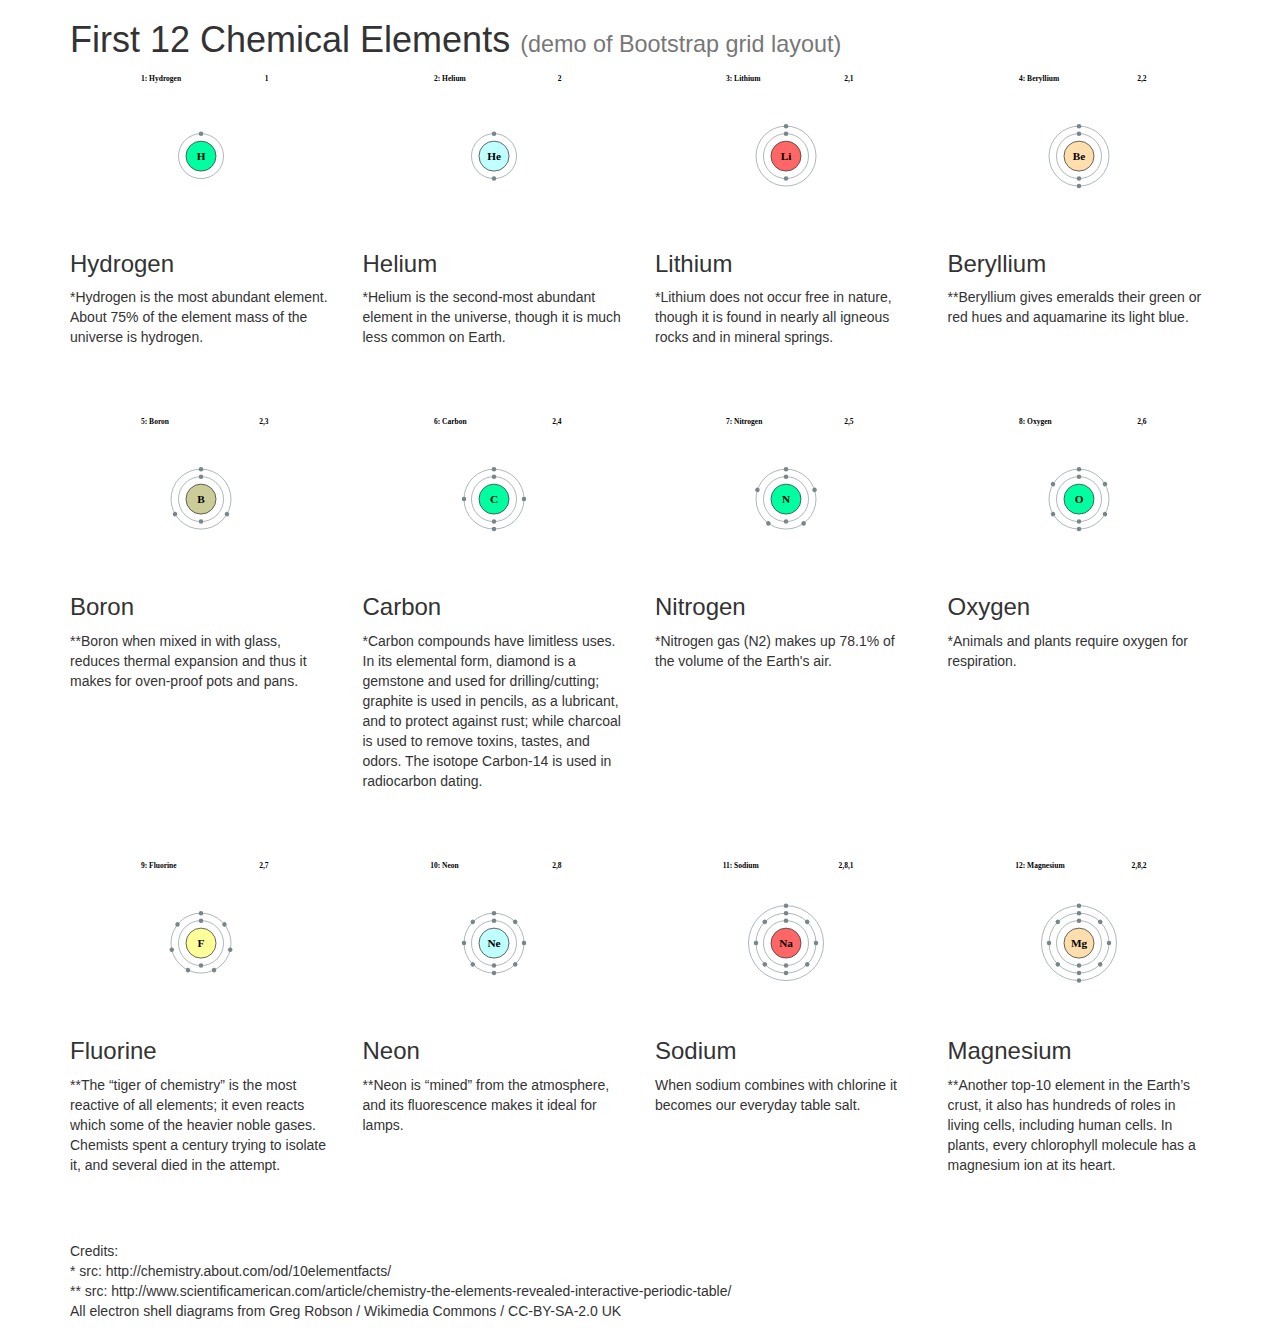
==== index.html @ 389f7a4d "web page showing the first 12 chemical elements." ====
<!DOCTYPE html>
<html lang="en">
<head>
  <meta charset="utf-8">
  <meta http-equiv="X-UA-Compatible" content="IE=edge">
  <meta name="viewport" content="width=device-width, initial-scale=1">
  <link rel="stylesheet" href="css/bootstrap.min.css">
  <link rel="stylesheet" href="css/styles.css">
  <title>Chemical Elements</title>
</head>
<body>

<header class="container">
  <h1>First 12 Chemical Elements <small>(demo of Bootstrap grid layout)</small></h1>
</header><!-- container -->

<div class="container elements">
  <div class="row">
    <section class="col-xs-offset-3 col-xs-6 col-sm-offset-0 col-sm-6 col-md-4 col-lg-3">
      <img class="electron-shell" src="images/Electron_shell_001_Hydrogen.svg" alt="Hydrogen">
      <h3>Hydrogen</h3>
      <p>*Hydrogen is the most abundant element. About 75% of the element mass of the universe is hydrogen.</p>
    </section>

    <section class="col-xs-offset-3 col-xs-6 col-sm-offset-0 col-sm-6 col-md-4 col-lg-3">
      <img class="electron-shell" src="images/Electron_shell_002_Helium.svg" alt="Helium">
      <h3>Helium</h3>
      <p>*Helium is the second-most abundant element in the universe, though it is much less common on Earth.</p>
    </section>

    <div class="clearfix visible-sm-block"></div>

    <section class="col-xs-offset-3 col-xs-6 col-sm-offset-0 col-sm-6 col-md-4 col-lg-3">
      <img class="electron-shell" src="images/Electron_shell_003_Lithium.svg" alt="Lithium">
      <h3>Lithium</h3>
      <p>*Lithium does not occur free in nature, though it is found in nearly all igneous rocks and in mineral springs.</p>
    </section>

    <section class="col-xs-offset-3 col-xs-6 col-sm-offset-0 col-sm-6 col-md-4 col-lg-3">
      <img class="electron-shell" src="images/Electron_shell_004_Beryllium.svg" alt="Beryllium">
      <h3>Beryllium</h3>
      <p>**Beryllium gives emeralds their green or red hues and aquamarine its light blue.</p>
    </section>

    <div class="clearfix visible-sm-block visible-lg-block"></div>

    <section class="col-xs-offset-3 col-xs-6 col-sm-offset-0 col-sm-6 col-md-4 col-lg-3">
      <img class="electron-shell" src="images/Electron_shell_005_Boron.svg" alt="Boron">
      <h3>Boron</h3>
      <p>**Boron when mixed in with glass, reduces thermal expansion and thus it makes for oven-proof pots and pans.</p>
    </section>

    <section class="col-xs-offset-3 col-xs-6 col-sm-offset-0 col-sm-6 col-md-4 col-lg-3">
      <img class="electron-shell" src="images/Electron_shell_006_Carbon.svg" alt="Carbon">
      <h3>Carbon</h3>
      <p>*Carbon compounds have limitless uses. In its elemental form, diamond is a gemstone and used for drilling/cutting; graphite is used in pencils, as a lubricant, and to protect against rust; while charcoal is used to remove toxins, tastes, and odors. The isotope Carbon-14 is used in radiocarbon dating.</p>
    </section>   

    <div class="clearfix visible-sm-block"></div>

    <section class="col-xs-offset-3 col-xs-6 col-sm-offset-0 col-sm-6 col-md-4 col-lg-3">
      <img class="electron-shell" src="images/Electron_shell_007_Nitrogen.svg" alt="Nitrogen">
      <h3>Nitrogen</h3>
      <p>*Nitrogen gas (N2) makes up 78.1% of the volume of the Earth's air.</p>
    </section>

    <section class="col-xs-offset-3 col-xs-6 col-sm-offset-0 col-sm-6 col-md-4 col-lg-3">
      <img class="electron-shell" src="images/Electron_shell_008_Oxygen.svg" alt="Oxygen">
      <h3>Oxygen</h3>
      <p>*Animals and plants require oxygen for respiration.</p>
    </section>

    <div class="clearfix visible-sm-block visible-lg-block"></div>

    <section class="col-xs-offset-3 col-xs-6 col-sm-offset-0 col-sm-6 col-md-4 col-lg-3">
      <img class="electron-shell" src="images/Electron_shell_009_Fluorine.svg" alt="Fluorine">
      <h3>Fluorine</h3>
      <p>**The “tiger of chemistry” is the most reactive of all elements; it even reacts which some of the heavier noble gases. Chemists spent a century trying to isolate it, and several died in the attempt.</p>
    </section>

    <section class="col-xs-offset-3 col-xs-6 col-sm-offset-0 col-sm-6 col-md-4 col-lg-3">
      <img class="electron-shell" src="images/Electron_shell_010_Neon.svg" alt="Neon">
      <h3>Neon</h3>
      <p>**Neon is “mined” from the atmosphere, and its fluorescence makes it ideal for lamps.</p>
    </section>

    <div class="clearfix visible-sm-block"></div>

    <section class="col-xs-offset-3 col-xs-6 col-sm-offset-0 col-sm-6 col-md-4 col-lg-3">
      <img class="electron-shell" src="images/Electron_shell_011_Sodium.svg" alt="Sodium">
      <h3>Sodium</h3>
      <p>When sodium combines with chlorine it becomes our everyday table salt.</p>
    </section>

    <section class="col-xs-offset-3 col-xs-6 col-sm-offset-0 col-sm-6 col-md-4 col-lg-3">
      <img class="electron-shell" src="images/Electron_shell_012_Magnesium.svg" alt="Magnesium">
      <h3>Magnesium</h3>
      <p>**Another top-10 element in the Earth’s crust, it also has hundreds of roles in living cells, including human cells. In plants, every chlorophyll molecule has a magnesium ion at its heart.</p>
    </section>   
  </div><!-- row -->   
</div><!-- container elements -->

<footer class="container">
  Credits:
  <ul class="list-unstyled">
    <li>* src: http://chemistry.about.com/od/10elementfacts/</li>
    <li>** src: http://www.scientificamerican.com/article/chemistry-the-elements-revealed-interactive-periodic-table/</li>
    <li>All electron shell diagrams from Greg Robson / Wikimedia Commons / CC-BY-SA-2.0 UK</li>
  </ul>
</footer><!-- container -->

<script src="js/jquery-2.1.4.min.js"></script>
<script src="js/bootstrap.min.js"></script>
<script src="js/script.js"></script>
</body>
</html>
---- css/styles.css ----
.elements .electron-shell {
  max-width: 150px;
  margin: 0 auto;
  display: block;
}

.elements section {
  text-align: left;
  margin-bottom: 4em;
}
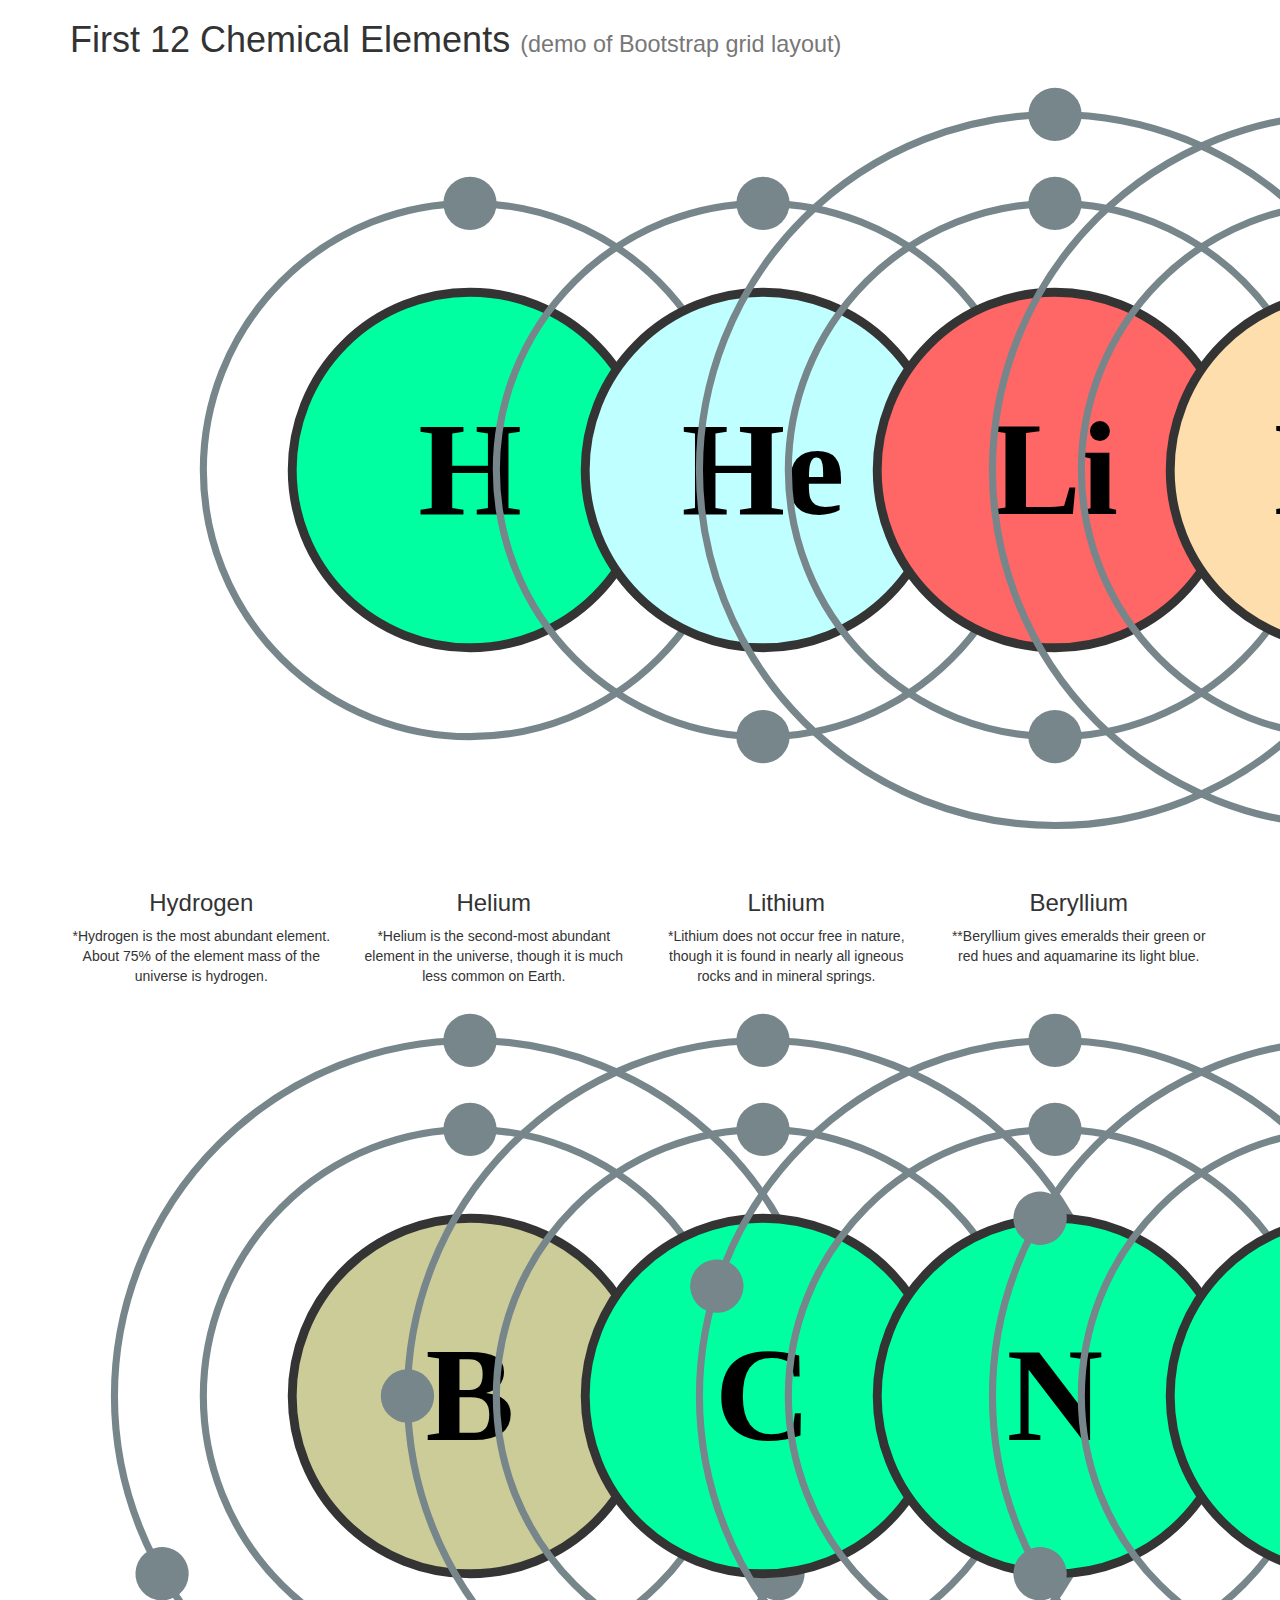
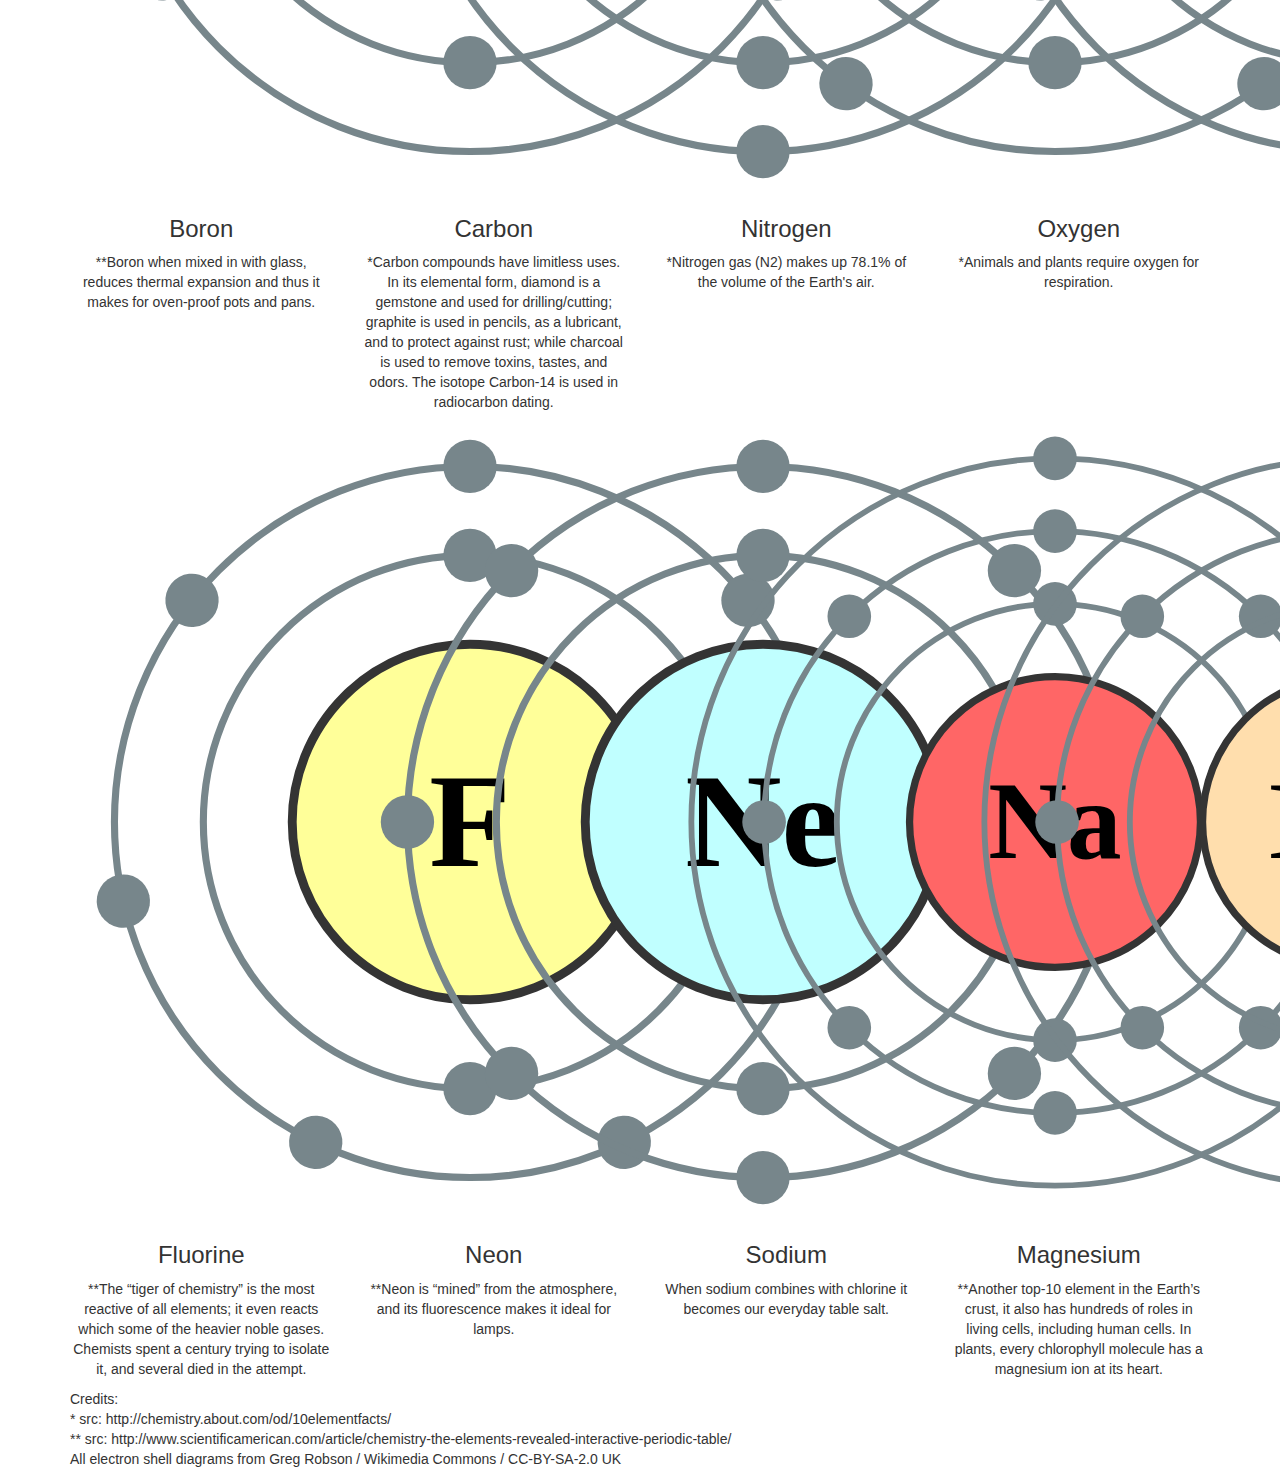
==== commit 433d1f9f: "put the small text in the header on its own line for small screen sizes" ====
--- a/index.html
+++ b/index.html
@@ -11,7 +11,9 @@
 <body>
 
 <header class="container">
-  <h1>First 12 Chemical Elements <small>(demo of Bootstrap grid layout)</small></h1>
+  <h1>First 12 Chemical Elements 
+    <br class="hidden-md hidden-lg">
+    <small>(demo of Bootstrap grid layout)</small></h1>
 </header><!-- container -->
 
 <div class="container elements">
--- a/css/styles.css
+++ b/css/styles.css
@@ -1,10 +1,13 @@
-.elements .electron-shell {
+.icon {
   max-width: 150px;
   margin: 0 auto;
   display: block;
 }
 
 .elements section {
-  text-align: left;
-  margin-bottom: 4em;
+  text-align: center;
 }
+
+table img {
+  max-width: 50px;
+}
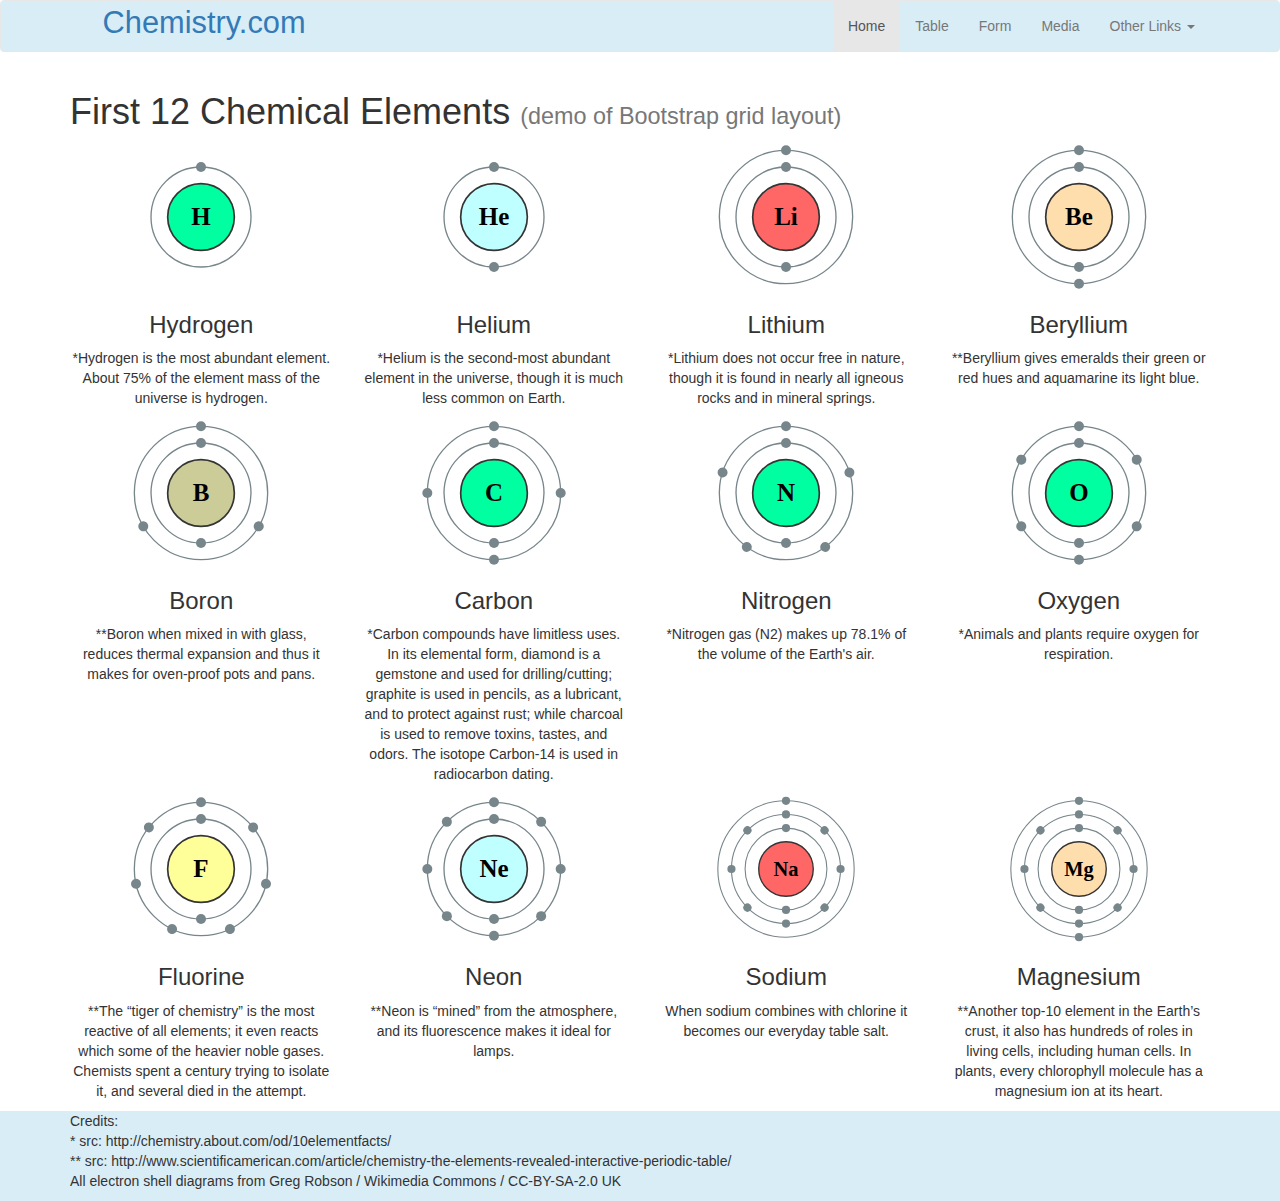
==== commit c16243ec: "add navbar and style header and footers" ====
--- a/index.html
+++ b/index.html
@@ -9,6 +9,52 @@
   <title>Chemical Elements</title>
 </head>
 <body>
+
+<nav class="navbar navbar-default light-blue-bg">
+  <div class="container">
+
+    <div class="navbar-header">
+      <!-- navbar mobile button -->
+      <button class="navbar-toggle collapsed"
+              data-toggle="collapse"
+              data-target="#whatevername">
+        <!-- make hamburger icon -->
+        <!-- customary to make it this way, instead of using a glyphicon -->
+        <span class="icon-bar"></span>
+        <span class="icon-bar"></span>
+        <span class="icon-bar"></span>
+      </button>
+
+      <!-- navbar logo -->
+      <a id="website-name" href="index.html">
+        <span class="glyphicon glyphicon-fire" aria-hidden="true"></span>
+        Chemistry.com
+      </a>
+    </div>
+
+    <!-- navbar links -->
+    <div class="collapse navbar-collapse" id="whatevername">
+      <ul class="nav navbar-nav navbar-right">
+        <li class="active"><a href="index.html">Home</a></li>
+        <li><a href="bootstrap-table.html">Table</a></li>
+        <li><a href="bootstrap-form.html">Form</a></li>
+        <li><a href="bootstrap-media.html">Media</a></li>
+        <li class="dropdown">
+          <a href="#" class="dropdown-toggle"
+             data-toggle="dropdown"
+             role="button">Other Links
+             <span class="caret"></span></a>
+          <ul class="dropdown-menu">
+            <li><a href="http://www.chem4kids.com">Chem 4 Kids</a></li>
+            <li role="separator" class="divider"></li>
+            <li><a href="http://chemistry.about.com">About Chemistry</a></li>
+            <li><a href="http://www.acs.org">American Chemical Society</a></li>
+          </ul>
+        </li>
+      </ul>
+    </div>
+  </div>
+</nav>
 
 <header class="container">
   <h1>First 12 Chemical Elements 
@@ -102,6 +148,7 @@
   </div><!-- row -->   
 </div><!-- container elements -->
 
+<div class="light-blue-bg">
 <footer class="container">
   Credits:
   <ul class="list-unstyled">
@@ -110,6 +157,7 @@
     <li>All electron shell diagrams from Greg Robson / Wikimedia Commons / CC-BY-SA-2.0 UK</li>
   </ul>
 </footer><!-- container -->
+</div>
 
 <script src="js/jquery-2.1.4.min.js"></script>
 <script src="js/bootstrap.min.js"></script>
--- a/css/styles.css
+++ b/css/styles.css
@@ -1,4 +1,21 @@
-.icon {
+/************************************
+ *  header and navbar 
+ ************************************/
+
+#website-name {
+  font-size: 2.2em;
+  text-decoration: none;
+}
+
+.light-blue-bg {
+  background-color: #d9edf7;
+}
+
+/************************************
+ *  main 
+ ************************************/
+
+.electron-shell {
   max-width: 150px;
   margin: 0 auto;
   display: block;
@@ -11,3 +28,4 @@
 table img {
   max-width: 50px;
 }
+
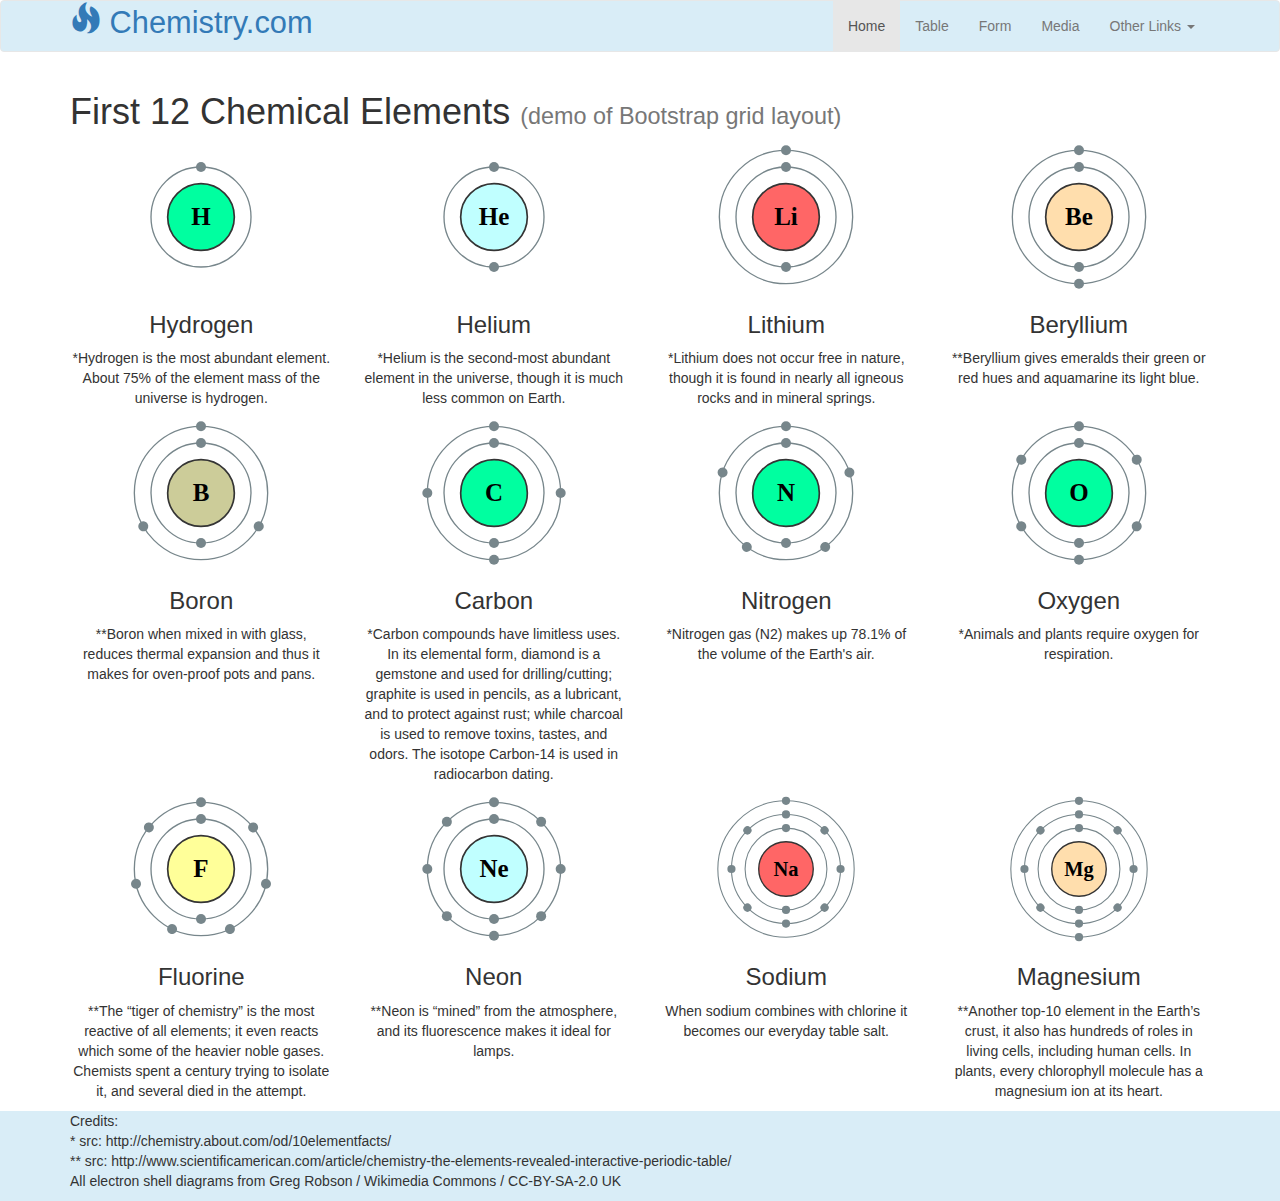
==== commit c2dc6a2e: "chemistry-menu id" ====
--- a/index.html
+++ b/index.html
@@ -17,7 +17,7 @@
       <!-- navbar mobile button -->
       <button class="navbar-toggle collapsed"
               data-toggle="collapse"
-              data-target="#whatevername">
+              data-target="#chemistry-menu">
         <!-- make hamburger icon -->
         <!-- customary to make it this way, instead of using a glyphicon -->
         <span class="icon-bar"></span>
@@ -33,7 +33,7 @@
     </div>
 
     <!-- navbar links -->
-    <div class="collapse navbar-collapse" id="whatevername">
+    <div class="collapse navbar-collapse" id="chemistry-menu">
       <ul class="nav navbar-nav navbar-right">
         <li class="active"><a href="index.html">Home</a></li>
         <li><a href="bootstrap-table.html">Table</a></li>
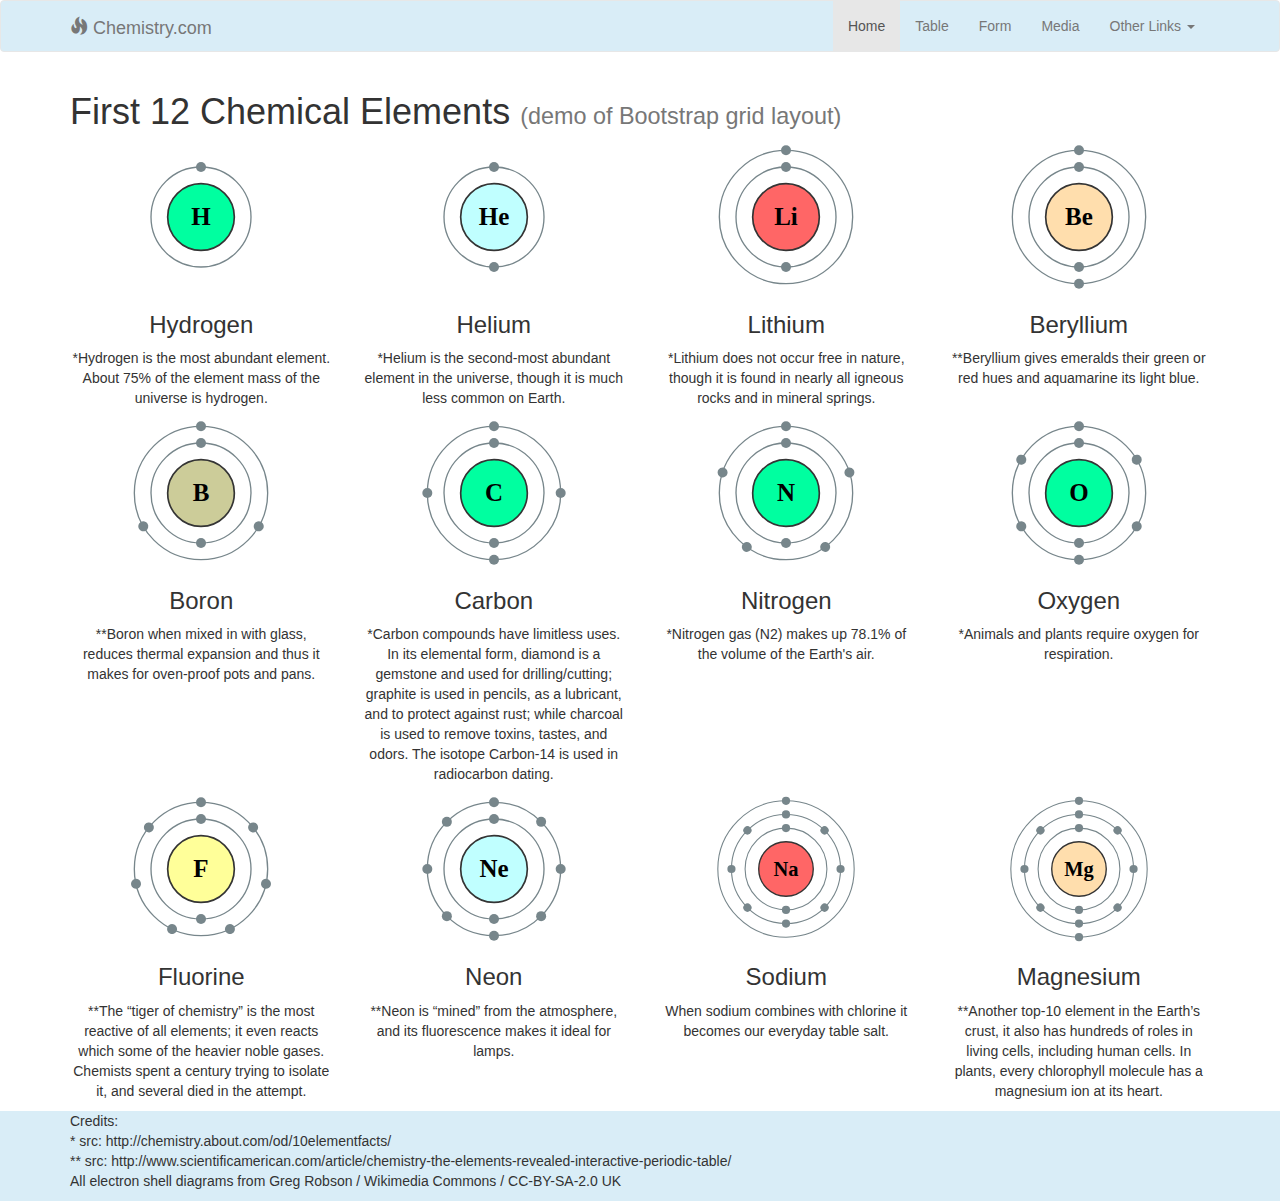
==== commit ad554f7f: "use class navbar-brand to better size and position the brand" ====
--- a/index.html
+++ b/index.html
@@ -26,7 +26,7 @@
       </button>
 
       <!-- navbar logo -->
-      <a id="website-name" href="index.html">
+      <a id="website-name" class="navbar-brand" href="index.html">
         <span class="glyphicon glyphicon-fire" aria-hidden="true"></span>
         Chemistry.com
       </a>
--- a/css/styles.css
+++ b/css/styles.css
@@ -3,8 +3,8 @@
  ************************************/
 
 #website-name {
-  font-size: 2.2em;
-  text-decoration: none;
+  /* font-size: 2.2em; */
+  /* color: #337ab7; */
 }
 
 .light-blue-bg {
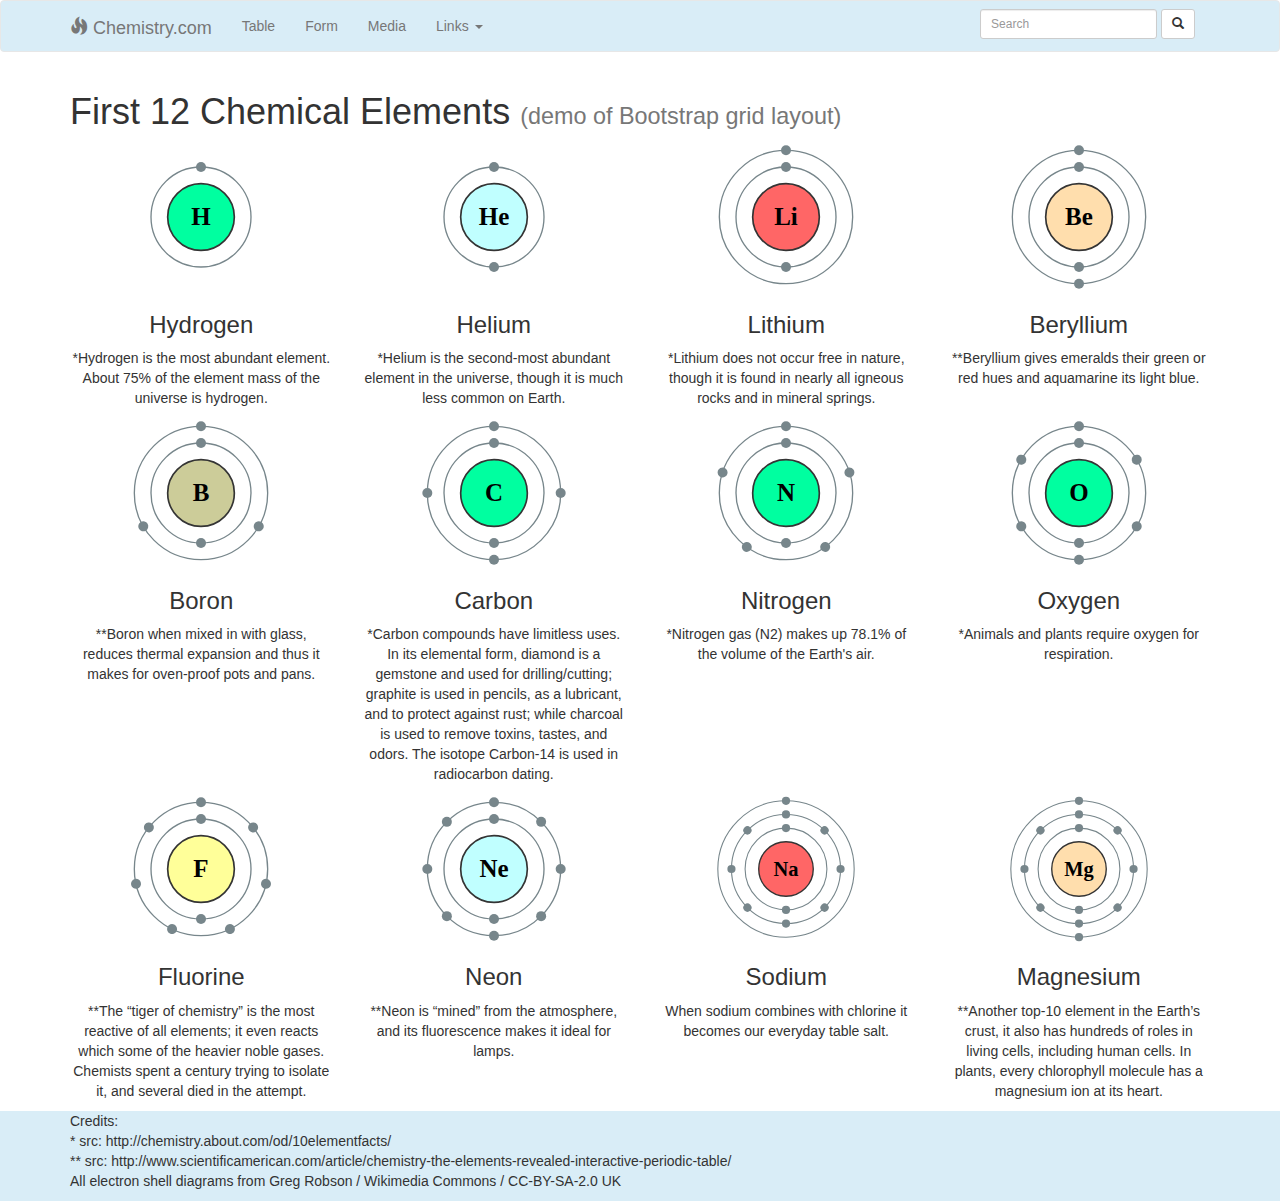
==== commit d685c9d7: "remove Home from navbar.  add search box" ====
--- a/index.html
+++ b/index.html
@@ -17,7 +17,9 @@
       <!-- navbar mobile button -->
       <button class="navbar-toggle collapsed"
               data-toggle="collapse"
-              data-target="#chemistry-menu">
+              data-target="#chemistry-menu"
+              aria-expanded="false">
+        <span class="sr-only">Toggle menu</span>
         <!-- make hamburger icon -->
         <!-- customary to make it this way, instead of using a glyphicon -->
         <span class="icon-bar"></span>
@@ -34,15 +36,27 @@
 
     <!-- navbar links -->
     <div class="collapse navbar-collapse" id="chemistry-menu">
-      <ul class="nav navbar-nav navbar-right">
-        <li class="active"><a href="index.html">Home</a></li>
+      
+      <form class="navbar-form navbar-right" role="search">
+        <div class="form-group">
+          <input type="text" class="form-control input-sm"
+                 placeholder="Search">
+        </div>
+        <button type="submit" class="btn btn-default btn-sm">
+          <span class="glyphicon glyphicon-search"></span>
+        </button>
+      </form>
+
+      <ul class="nav navbar-nav navbar-left">
         <li><a href="bootstrap-table.html">Table</a></li>
         <li><a href="bootstrap-form.html">Form</a></li>
         <li><a href="bootstrap-media.html">Media</a></li>
         <li class="dropdown">
           <a href="#" class="dropdown-toggle"
              data-toggle="dropdown"
-             role="button">Other Links
+             aria-haspopup="true"
+             aria-expanded="false"
+             role="button">Links
              <span class="caret"></span></a>
           <ul class="dropdown-menu">
             <li><a href="http://www.chem4kids.com">Chem 4 Kids</a></li>
@@ -52,6 +66,7 @@
           </ul>
         </li>
       </ul>
+
     </div>
   </div>
 </nav>
